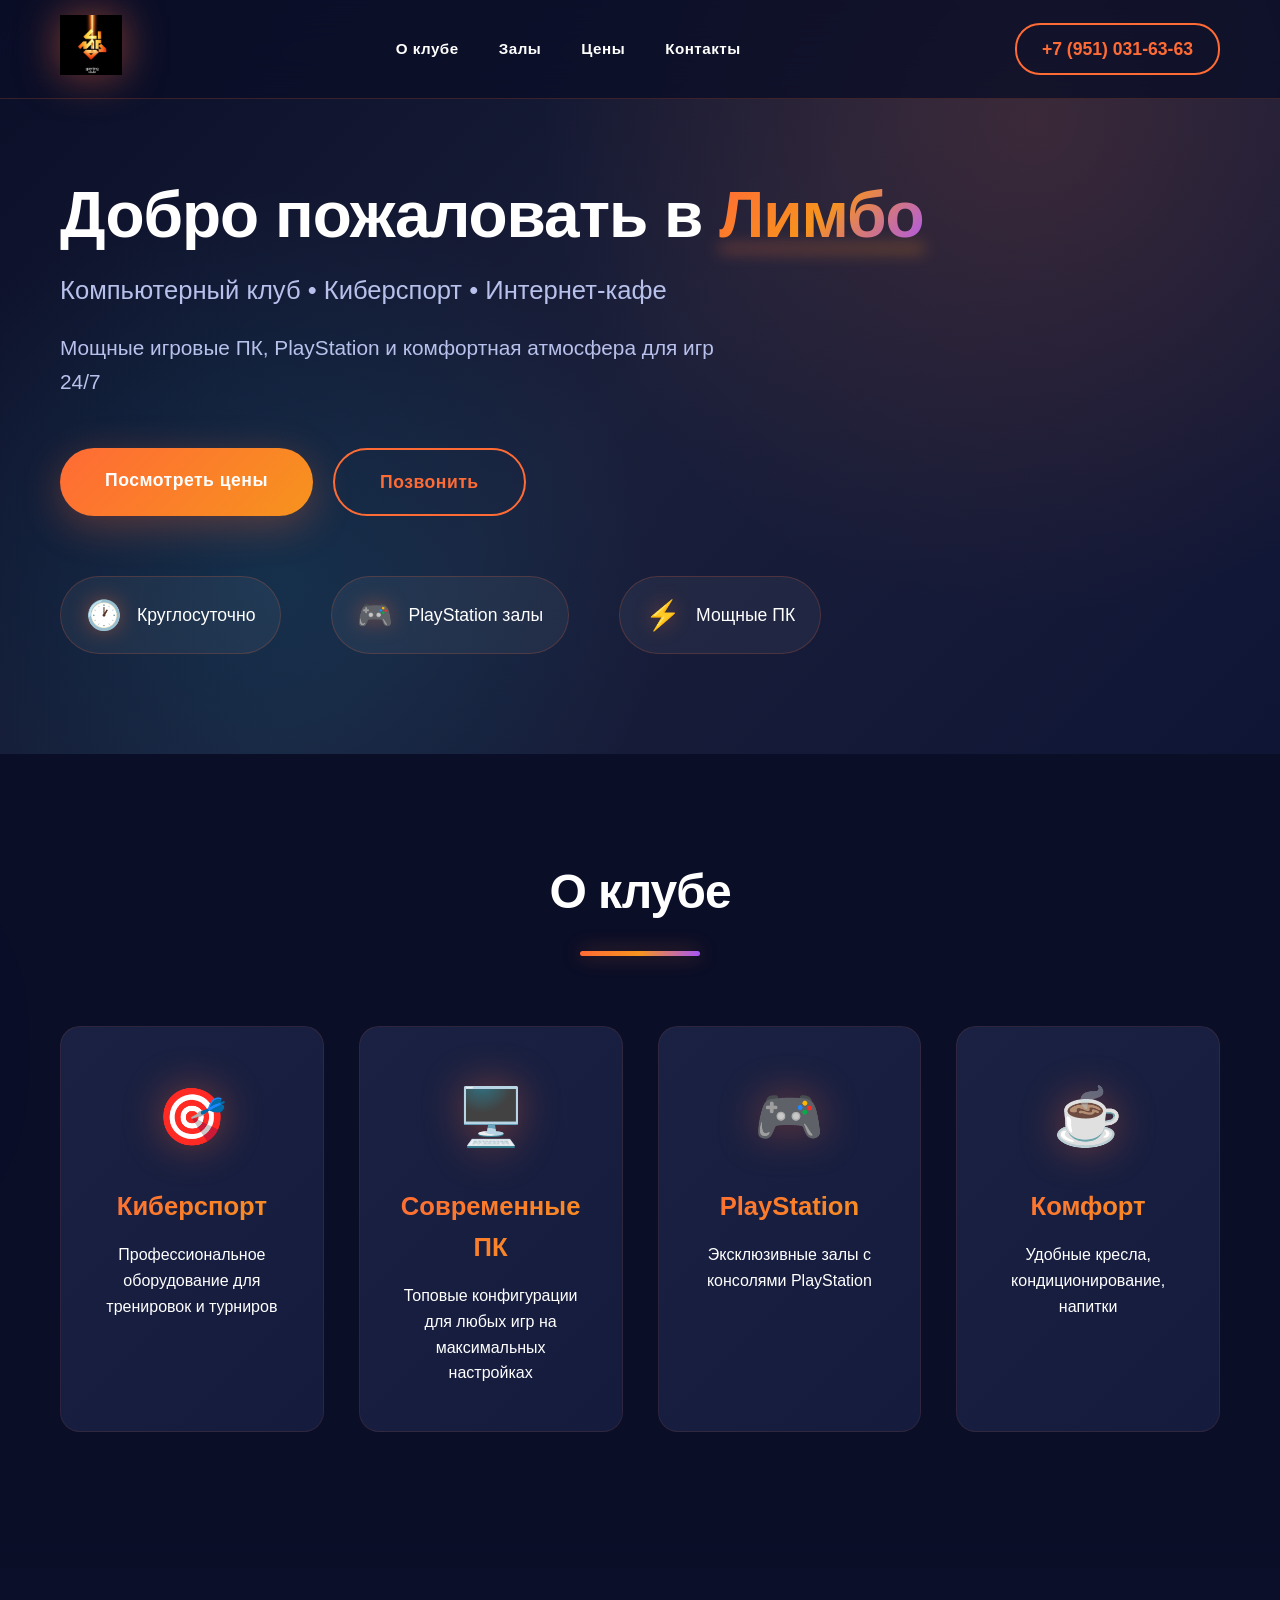
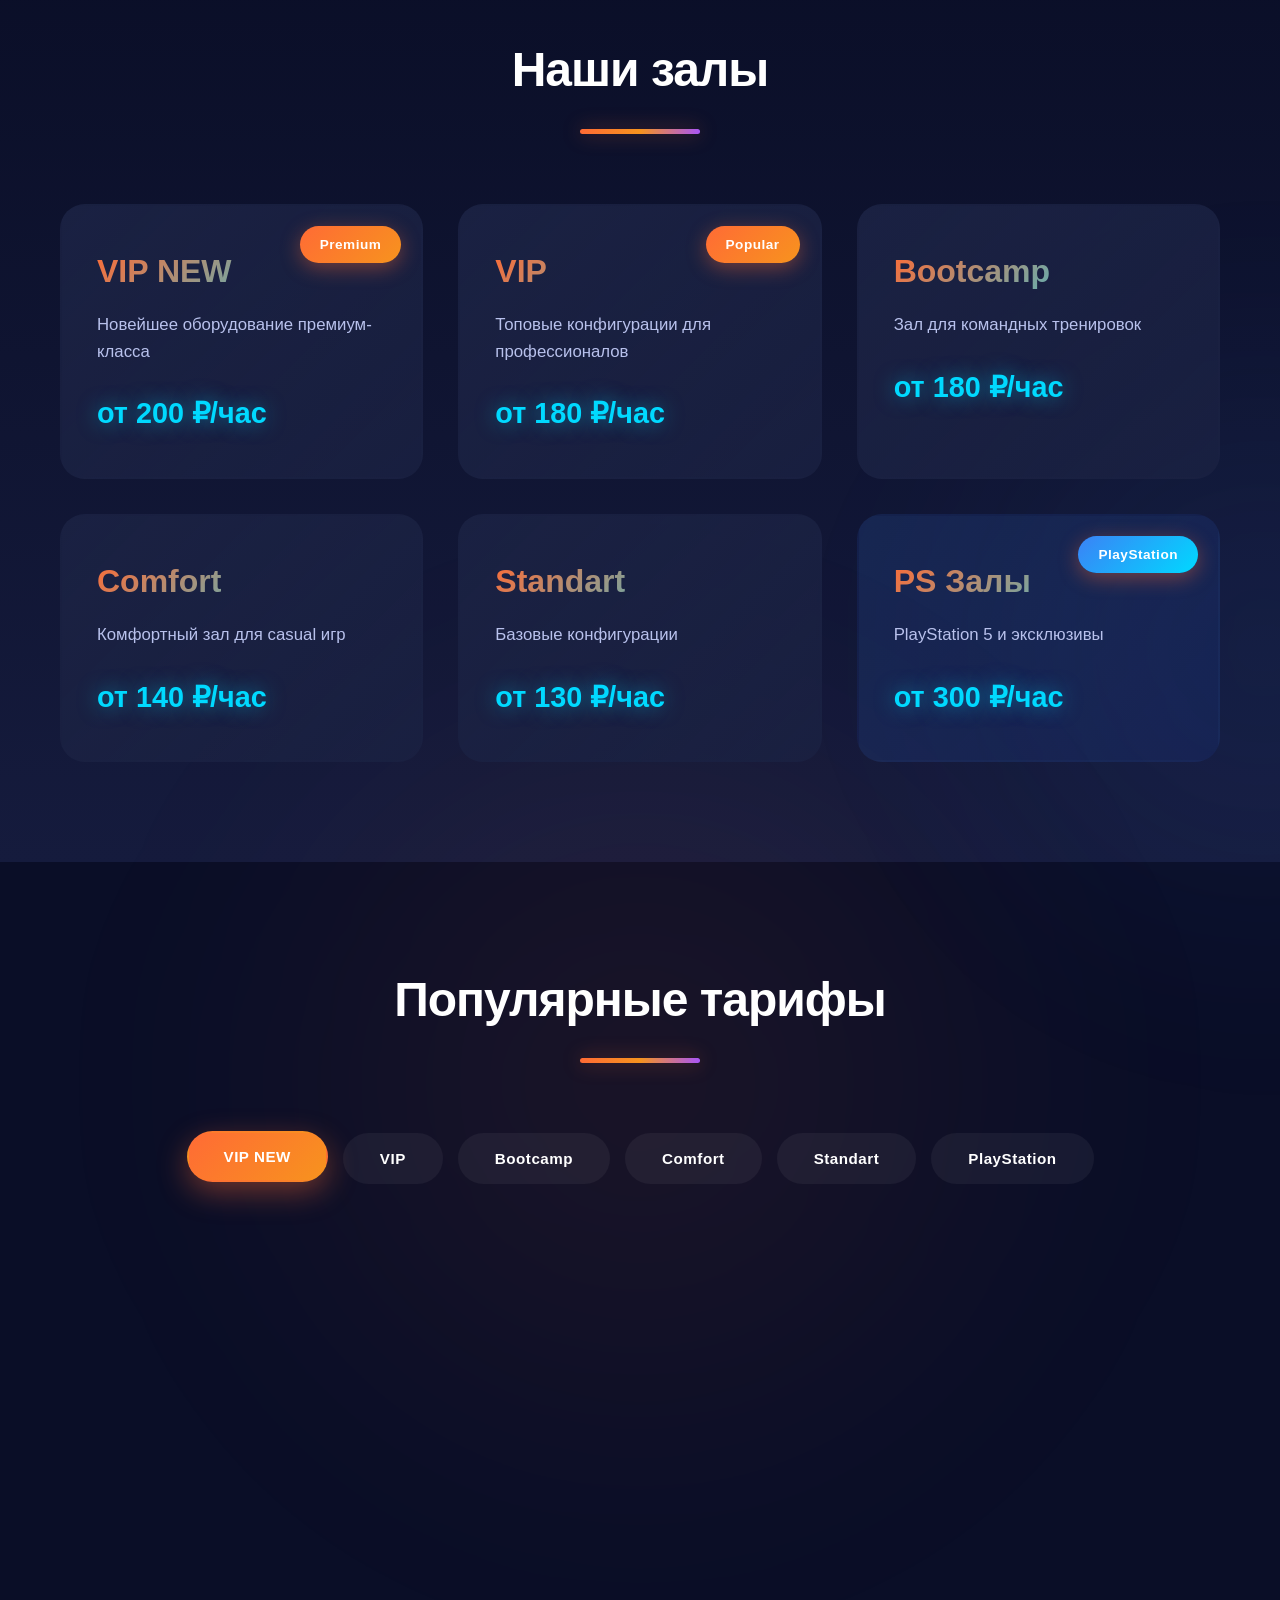
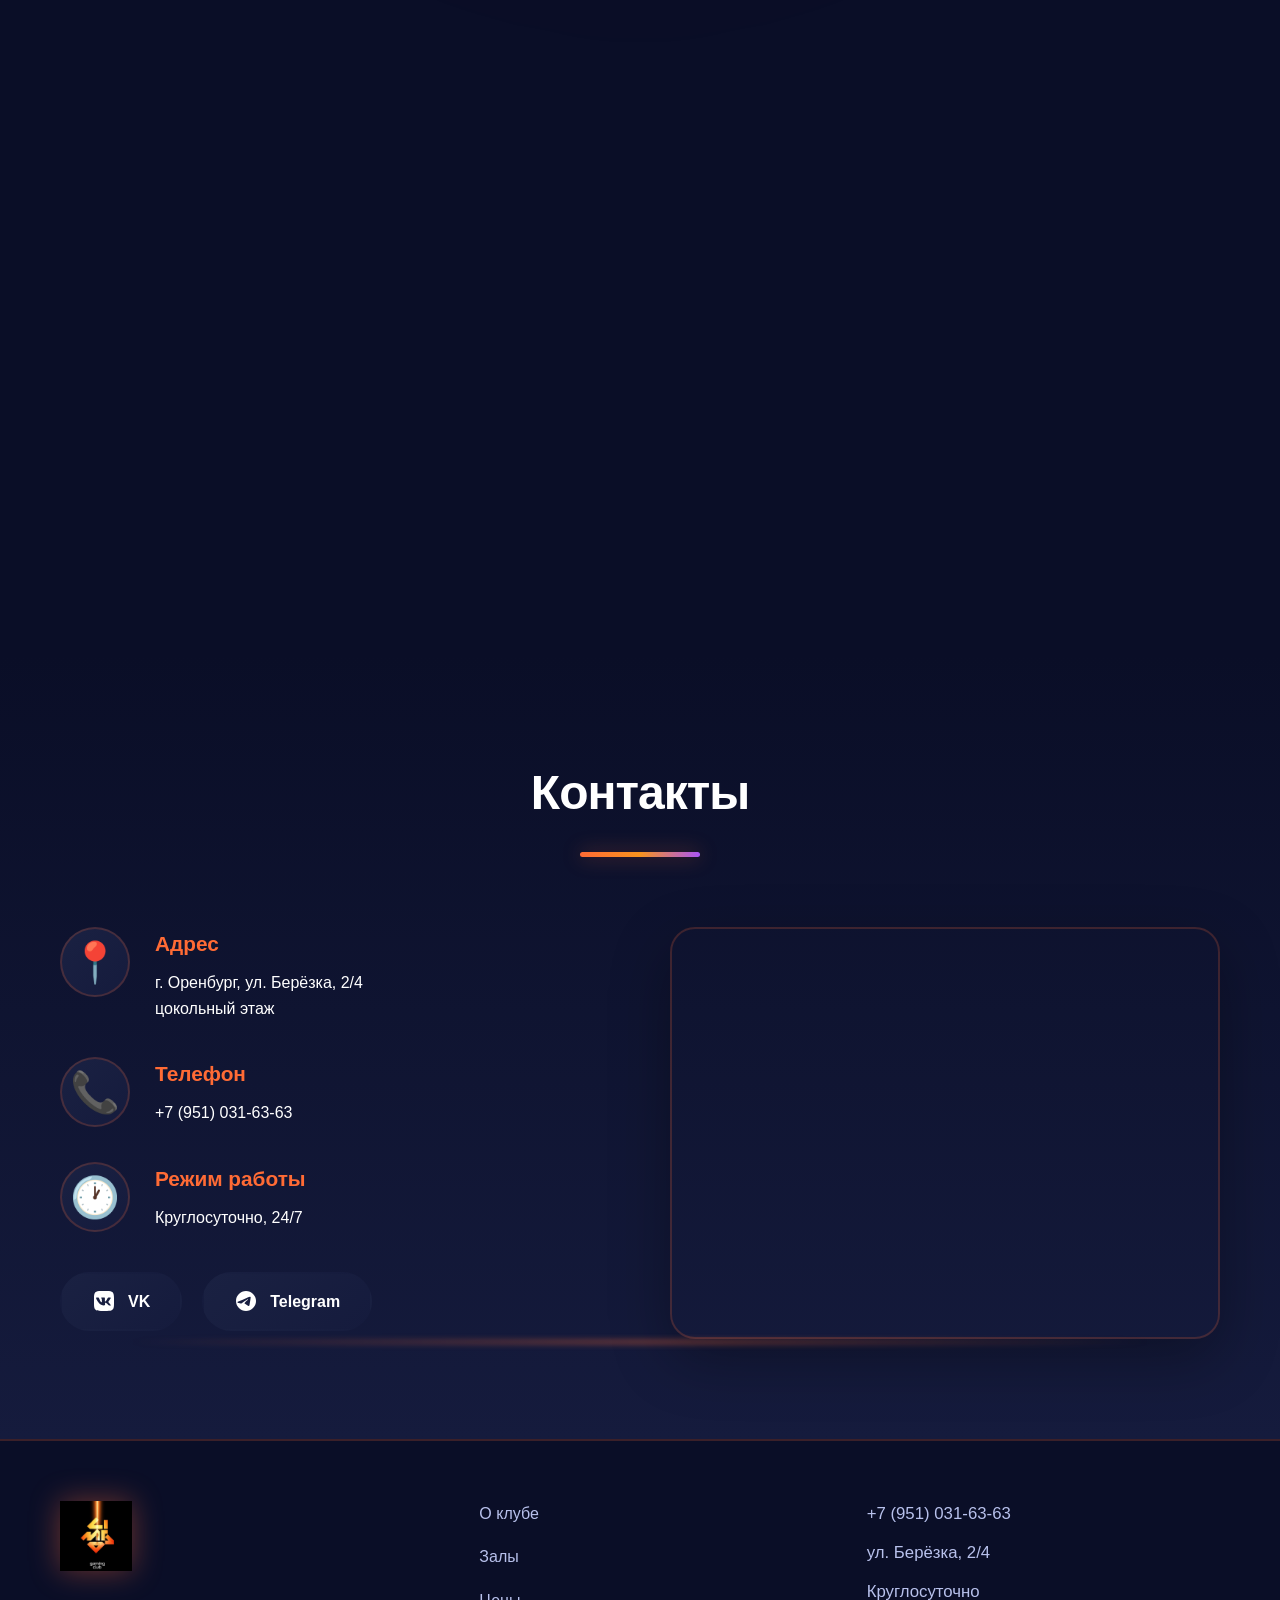
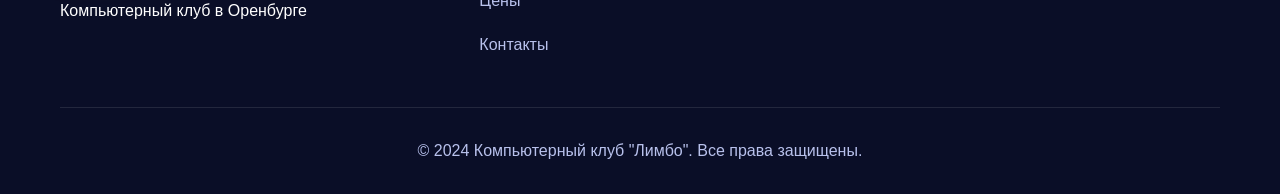
==== index.html @ 034e7f16 "Черновик сайта «Лимбо» для GitHub Pages Co-Authored-By: Claude Opus 5.5 <noreply@anthropic.com>" ====
<!DOCTYPE html>
<html lang="ru">
<head>
    <meta charset="UTF-8">
    <meta name="viewport" content="width=device-width, initial-scale=1.0">
    <meta name="robots" content="noindex">
    <title>Лимбо - Компьютерный клуб в Оренбурге</title>
    <link rel="stylesheet" href="styles.css">
</head>
<body>
    <header class="header">
        <div class="container">
            <div class="header-content">
                <div class="logo">
                    <img src="images/1.png" alt="Лимбо" class="logo-img">
                </div>
                <nav class="nav">
                    <a href="#about">О клубе</a>
                    <a href="#halls">Залы</a>
                    <a href="#prices">Цены</a>
                    <a href="#contacts">Контакты</a>
                </nav>
                <a href="tel:+79510316363" class="header-phone">+7 (951) 031-63-63</a>
            </div>
        </div>
    </header>

    <section class="hero">
        <div class="container">
            <div class="hero-content">
                <h1 class="hero-title">Добро пожаловать в <span class="highlight">Лимбо</span></h1>
                <p class="hero-subtitle">Компьютерный клуб • Киберспорт • Интернет-кафе</p>
                <p class="hero-description">Мощные игровые ПК, PlayStation и комфортная атмосфера для игр 24/7</p>
                <div class="hero-buttons">
                    <a href="#prices" class="btn btn-primary">Посмотреть цены</a>
                    <a href="tel:+79510316363" class="btn btn-secondary">Позвонить</a>
                </div>
                <div class="hero-features">
                    <div class="feature-item">
                        <span class="feature-icon">🕐</span>
                        <span>Круглосуточно</span>
                    </div>
                    <div class="feature-item">
                        <span class="feature-icon">🎮</span>
                        <span>PlayStation залы</span>
                    </div>
                    <div class="feature-item">
                        <span class="feature-icon">⚡</span>
                        <span>Мощные ПК</span>
                    </div>
                </div>
            </div>
        </div>
    </section>

    <section id="about" class="about">
        <div class="container">
            <h2 class="section-title">О клубе</h2>
            <div class="about-grid">
                <div class="about-card">
                    <div class="about-icon">🎯</div>
                    <h3>Киберспорт</h3>
                    <p>Профессиональное оборудование для тренировок и турниров</p>
                </div>
                <div class="about-card">
                    <div class="about-icon">🖥️</div>
                    <h3>Современные ПК</h3>
                    <p>Топовые конфигурации для любых игр на максимальных настройках</p>
                </div>
                <div class="about-card">
                    <div class="about-icon">🎮</div>
                    <h3>PlayStation</h3>
                    <p>Эксклюзивные залы с консолями PlayStation</p>
                </div>
                <div class="about-card">
                    <div class="about-icon">☕</div>
                    <h3>Комфорт</h3>
                    <p>Удобные кресла, кондиционирование, напитки</p>
                </div>
            </div>
        </div>
    </section>

    <section id="halls" class="halls">
        <div class="container">
            <h2 class="section-title">Наши залы</h2>
            <div class="halls-grid">
                <div class="hall-card">
                    <div class="hall-badge">Premium</div>
                    <h3>VIP NEW</h3>
                    <p class="hall-description">Новейшее оборудование премиум-класса</p>
                    <div class="hall-price">от 200 ₽/час</div>
                </div>
                <div class="hall-card">
                    <div class="hall-badge">Popular</div>
                    <h3>VIP</h3>
                    <p class="hall-description">Топовые конфигурации для профессионалов</p>
                    <div class="hall-price">от 180 ₽/час</div>
                </div>
                <div class="hall-card">
                    <h3>Bootcamp</h3>
                    <p class="hall-description">Зал для командных тренировок</p>
                    <div class="hall-price">от 180 ₽/час</div>
                </div>
                <div class="hall-card">
                    <h3>Comfort</h3>
                    <p class="hall-description">Комфортный зал для casual игр</p>
                    <div class="hall-price">от 140 ₽/час</div>
                </div>
                <div class="hall-card">
                    <h3>Standart</h3>
                    <p class="hall-description">Базовые конфигурации</p>
                    <div class="hall-price">от 130 ₽/час</div>
                </div>
                <div class="hall-card hall-card-ps">
                    <div class="hall-badge">PlayStation</div>
                    <h3>PS Залы</h3>
                    <p class="hall-description">PlayStation 5 и эксклюзивы</p>
                    <div class="hall-price">от 300 ₽/час</div>
                </div>
            </div>
        </div>
    </section>

    <section id="prices" class="prices">
        <div class="container">
            <h2 class="section-title">Популярные тарифы</h2>
            <div class="price-tabs">
                <button class="price-tab active" data-hall="vip-new">VIP NEW</button>
                <button class="price-tab" data-hall="vip">VIP</button>
                <button class="price-tab" data-hall="bootcamp">Bootcamp</button>
                <button class="price-tab" data-hall="comfort">Comfort</button>
                <button class="price-tab" data-hall="standart">Standart</button>
                <button class="price-tab" data-hall="ps">PlayStation</button>
            </div>

            <div class="price-content" id="vip-new">
                <div class="price-grid">
                    <div class="price-card">
                        <div class="price-badge">Выгодно</div>
                        <h3>Ночной</h3>
                        <div class="price-value">900 ₽</div>
                        <p class="price-time">22:00 — 08:00</p>
                        <ul class="price-features">
                            <li>10 часов игры</li>
                            <li>Премиум оборудование</li>
                            <li>90 ₽/час</li>
                        </ul>
                    </div>
                    <div class="price-card price-card-featured">
                        <div class="price-badge">Лучшее предложение</div>
                        <h3>Сутки на неделю</h3>
                        <div class="price-value">2700 ₽</div>
                        <p class="price-time">24 часа в течение недели</p>
                        <ul class="price-features">
                            <li>24 часа игры</li>
                            <li>Распределите как удобно</li>
                            <li>112,5 ₽/час</li>
                        </ul>
                    </div>
                    <div class="price-card">
                        <h3>12 часов</h3>
                        <div class="price-value">1600 ₽</div>
                        <p class="price-time">Без ограничений по времени суток</p>
                        <ul class="price-features">
                            <li>12 часов игры</li>
                            <li>Гибкое использование</li>
                            <li>133 ₽/час</li>
                        </ul>
                    </div>
                    <div class="price-card">
                        <h3>5 часов</h3>
                        <div class="price-value">750 ₽</div>
                        <p class="price-time">Популярный пакет</p>
                        <ul class="price-features">
                            <li>5 часов игры</li>
                            <li>150 ₽/час</li>
                        </ul>
                    </div>
                    <div class="price-card">
                        <h3>3 часа</h3>
                        <div class="price-value">500 ₽</div>
                        <ul class="price-features">
                            <li>3 часа игры</li>
                            <li>167 ₽/час</li>
                        </ul>
                    </div>
                    <div class="price-card">
                        <h3>1 час</h3>
                        <div class="price-value">200 ₽</div>
                        <ul class="price-features">
                            <li>Почасовая оплата</li>
                        </ul>
                    </div>
                </div>
            </div>

            <div class="price-content hidden" id="vip">
                <div class="price-grid">
                    <div class="price-card">
                        <div class="price-badge">Выгодно</div>
                        <h3>Ночной</h3>
                        <div class="price-value">800 ₽</div>
                        <p class="price-time">22:00 — 08:00</p>
                    </div>
                    <div class="price-card price-card-featured">
                        <div class="price-badge">Лучшее предложение</div>
                        <h3>Сутки на неделю</h3>
                        <div class="price-value">2500 ₽</div>
                        <p class="price-time">24 часа в течение недели</p>
                    </div>
                    <div class="price-card">
                        <h3>12 часов</h3>
                        <div class="price-value">1400 ₽</div>
                    </div>
                    <div class="price-card">
                        <h3>5 часов</h3>
                        <div class="price-value">650 ₽</div>
                    </div>
                    <div class="price-card">
                        <h3>3 часа</h3>
                        <div class="price-value">450 ₽</div>
                    </div>
                    <div class="price-card">
                        <h3>1 час</h3>
                        <div class="price-value">180 ₽</div>
                    </div>
                </div>
            </div>

            <div class="price-content hidden" id="bootcamp">
                <div class="price-grid">
                    <div class="price-card">
                        <div class="price-badge">Выгодно</div>
                        <h3>Ночной</h3>
                        <div class="price-value">800 ₽</div>
                        <p class="price-time">22:00 — 08:00</p>
                    </div>
                    <div class="price-card price-card-featured">
                        <div class="price-badge">Лучшее предложение</div>
                        <h3>Сутки на неделю</h3>
                        <div class="price-value">2500 ₽</div>
                        <p class="price-time">24 часа в течение недели</p>
                    </div>
                    <div class="price-card">
                        <h3>12 часов</h3>
                        <div class="price-value">1400 ₽</div>
                    </div>
                    <div class="price-card">
                        <h3>5 часов</h3>
                        <div class="price-value">650 ₽</div>
                    </div>
                    <div class="price-card">
                        <h3>3 часа</h3>
                        <div class="price-value">450 ₽</div>
                    </div>
                    <div class="price-card">
                        <h3>1 час</h3>
                        <div class="price-value">180 ₽</div>
                    </div>
                </div>
            </div>

            <div class="price-content hidden" id="comfort">
                <div class="price-grid">
                    <div class="price-card">
                        <div class="price-badge">Выгодно</div>
                        <h3>Ночной</h3>
                        <div class="price-value">600 ₽</div>
                        <p class="price-time">22:00 — 08:00</p>
                    </div>
                    <div class="price-card price-card-featured">
                        <div class="price-badge">Лучшее предложение</div>
                        <h3>Сутки на неделю</h3>
                        <div class="price-value">1800 ₽</div>
                        <p class="price-time">24 часа в течение недели</p>
                    </div>
                    <div class="price-card">
                        <h3>12 часов</h3>
                        <div class="price-value">1050 ₽</div>
                    </div>
                    <div class="price-card">
                        <h3>5 часов</h3>
                        <div class="price-value">520 ₽</div>
                    </div>
                    <div class="price-card">
                        <h3>3 часа</h3>
                        <div class="price-value">350 ₽</div>
                    </div>
                    <div class="price-card">
                        <h3>1 час</h3>
                        <div class="price-value">140 ₽</div>
                    </div>
                </div>
            </div>

            <div class="price-content hidden" id="standart">
                <div class="price-grid">
                    <div class="price-card">
                        <div class="price-badge">Выгодно</div>
                        <h3>Ночной</h3>
                        <div class="price-value">550 ₽</div>
                        <p class="price-time">22:00 — 08:00</p>
                    </div>
                    <div class="price-card price-card-featured">
                        <div class="price-badge">Лучшее предложение</div>
                        <h3>Сутки на неделю</h3>
                        <div class="price-value">1700 ₽</div>
                        <p class="price-time">24 часа в течение недели</p>
                    </div>
                    <div class="price-card">
                        <h3>12 часов</h3>
                        <div class="price-value">1000 ₽</div>
                    </div>
                    <div class="price-card">
                        <h3>5 часов</h3>
                        <div class="price-value">480 ₽</div>
                    </div>
                    <div class="price-card">
                        <h3>3 часа</h3>
                        <div class="price-value">320 ₽</div>
                    </div>
                    <div class="price-card">
                        <h3>1 час</h3>
                        <div class="price-value">130 ₽</div>
                    </div>
                </div>
            </div>

            <div class="price-content hidden" id="ps">
                <div class="price-grid">
                    <div class="price-card">
                        <h3>Зал VIP PS</h3>
                        <div class="price-value">400 ₽/час</div>
                        <p class="price-desc">Премиум PlayStation зал</p>
                        <ul class="price-list">
                            <li>1 час — 400 ₽</li>
                            <li>3 часа — 900 ₽</li>
                            <li>5 часов — 1300 ₽</li>
                            <li>Ночной — 1800 ₽</li>
                        </ul>
                    </div>
                    <div class="price-card">
                        <h3>Зал PS</h3>
                        <div class="price-value">300 ₽/час</div>
                        <p class="price-desc">Стандартный PlayStation зал</p>
                        <ul class="price-list">
                            <li>1 час — 300 ₽</li>
                            <li>3 часа — 650 ₽</li>
                            <li>5 часов — 950 ₽</li>
                            <li>Ночной — 1500 ₽</li>
                        </ul>
                    </div>
                </div>
            </div>
        </div>
    </section>

    <section id="contacts" class="contacts">
        <div class="container">
            <h2 class="section-title">Контакты</h2>
            <div class="contacts-grid">
                <div class="contacts-info">
                    <div class="contact-item">
                        <div class="contact-icon">📍</div>
                        <div>
                            <h3>Адрес</h3>
                            <p>г. Оренбург, ул. Берёзка, 2/4<br>цокольный этаж</p>
                        </div>
                    </div>
                    <div class="contact-item">
                        <div class="contact-icon">📞</div>
                        <div>
                            <h3>Телефон</h3>
                            <p><a href="tel:+79510316363">+7 (951) 031-63-63</a></p>
                        </div>
                    </div>
                    <div class="contact-item">
                        <div class="contact-icon">🕐</div>
                        <div>
                            <h3>Режим работы</h3>
                            <p>Круглосуточно, 24/7</p>
                        </div>
                    </div>
                    <div class="social-links">
                        <a href="https://vk.ru/limbo.club" target="_blank" class="social-btn">
                            <svg width="24" height="24" viewBox="0 0 24 24" fill="currentColor">
                                <path d="M15.07 2H8.93C3.33 2 2 3.33 2 8.93v6.14C2 20.67 3.33 22 8.93 22h6.14c5.6 0 6.93-1.33 6.93-6.93V8.93C22 3.33 20.67 2 15.07 2zm3.81 14.48h-1.75c-.63 0-.82-.5-1.95-1.64-1-.96-1.44-1.09-1.69-1.09-.35 0-.44.09-.44.53v1.5c0 .4-.13.65-1.19.65-1.78 0-3.75-.92-5.13-2.64-2.08-2.48-2.65-4.36-2.65-4.74 0-.25.09-.49.53-.49h1.75c.39 0 .54.18.69.6.75 2.2 2.01 4.13 2.53 4.13.19 0 .29-.09.29-.58v-2.27c-.06-1.06-.62-1.15-.62-1.53 0-.2.17-.39.43-.39h2.75c.33 0 .45.17.45.56v3.06c0 .33.15.45.24.45.19 0 .35-.12.71-.48 1.11-1.25 1.91-3.18 1.91-3.18.1-.23.3-.45.7-.45h1.75c.52 0 .64.27.52.63-.21.88-2.23 3.54-2.23 3.54-.16.26-.22.37 0 .66.16.21.69.68 1.05 1.09.65.75 1.14 1.38 1.27 1.82.14.44-.07.66-.51.66z"/>
                            </svg>
                            VK
                        </a>
                        <a href="https://t.me/Limbo_56" target="_blank" class="social-btn">
                            <svg width="24" height="24" viewBox="0 0 24 24" fill="currentColor">
                                <path d="M12 2C6.48 2 2 6.48 2 12s4.48 10 10 10 10-4.48 10-10S17.52 2 12 2zm4.64 6.8c-.15 1.58-.8 5.42-1.13 7.19-.14.75-.42 1-.68 1.03-.58.05-1.02-.38-1.58-.75-.88-.58-1.38-.94-2.23-1.5-.99-.65-.35-1.01.22-1.59.15-.15 2.71-2.48 2.76-2.69.01-.03.01-.14-.07-.2-.08-.06-.19-.04-.27-.02-.12.02-1.97 1.25-5.56 3.67-.53.36-.98.54-1.36.53-.45-.01-1.31-.25-1.95-.46-.78-.25-1.4-.38-1.35-.81.03-.22.33-.45.91-.69 3.56-1.55 5.93-2.57 7.13-3.07 3.39-1.41 4.1-1.65 4.56-1.66.1 0 .33.02.47.14.12.1.15.24.17.34-.01.08.01.24-.01.37z"/>
                            </svg>
                            Telegram
                        </a>
                    </div>
                </div>
                <div class="contacts-map">
                    <iframe src="https://yandex.ru/map-widget/v1/?um=constructor%3A8e5d5e8c3b8f0e0c9e8f0e0c9e8f0e0c&amp;source=constructor" width="100%" height="400" frameborder="0"></iframe>
                </div>
            </div>
        </div>
    </section>

    <footer class="footer">
        <div class="container">
            <div class="footer-content">
                <div class="footer-logo">
                    <img src="images/1.png" alt="Лимбо" class="footer-logo-img">
                    <p>Компьютерный клуб в Оренбурге</p>
                </div>
                <div class="footer-links">
                    <a href="#about">О клубе</a>
                    <a href="#halls">Залы</a>
                    <a href="#prices">Цены</a>
                    <a href="#contacts">Контакты</a>
                </div>
                <div class="footer-contact">
                    <p>+7 (951) 031-63-63</p>
                    <p>ул. Берёзка, 2/4</p>
                    <p>Круглосуточно</p>
                </div>
            </div>
            <div class="footer-bottom">
                <p>&copy; 2024 Компьютерный клуб "Лимбо". Все права защищены.</p>
            </div>
        </div>
    </footer>

    <script src="script.js"></script>
</body>
</html>
---- styles.css ----
* {
    margin: 0;
    padding: 0;
    box-sizing: border-box;
}

:root {
    --primary: #ff6b35;
    --secondary: #f7931e;
    --dark: #0a0e27;
    --dark-light: #151b3d;
    --dark-card: #1a2142;
    --text: #ffffff;
    --text-dim: #b8c1ec;
    --accent: #00d9ff;
    --glow: rgba(255, 107, 53, 0.4);
    --purple: #a855f7;
    --blue: #3b82f6;
}

html {
    scroll-behavior: smooth;
}

body {
    font-family: 'Inter', -apple-system, BlinkMacSystemFont, 'Segoe UI', Roboto, Oxygen, Ubuntu, Cantarell, sans-serif;
    background: var(--dark);
    color: var(--text);
    line-height: 1.6;
    overflow-x: hidden;
}

.container {
    max-width: 1200px;
    margin: 0 auto;
    padding: 0 20px;
}

/* Header */
.header {
    position: fixed;
    top: 0;
    left: 0;
    right: 0;
    background: rgba(10, 14, 39, 0.8);
    backdrop-filter: blur(20px);
    z-index: 100;
    border-bottom: 1px solid rgba(255, 107, 53, 0.2);
    transition: all 0.3s ease;
}

.header-content {
    display: flex;
    align-items: center;
    justify-content: space-between;
    padding: 15px 0;
}

.logo-img {
    height: 60px;
    width: auto;
    filter: drop-shadow(0 0 20px rgba(255, 107, 53, 0.5));
    transition: transform 0.3s ease;
}

.logo-img:hover {
    transform: scale(1.05);
}

.nav {
    display: flex;
    gap: 40px;
}

.nav a {
    color: var(--text);
    text-decoration: none;
    font-weight: 600;
    font-size: 0.95rem;
    position: relative;
    transition: color 0.3s;
    letter-spacing: 0.5px;
}

.nav a::after {
    content: '';
    position: absolute;
    bottom: -5px;
    left: 0;
    width: 0;
    height: 2px;
    background: linear-gradient(90deg, var(--primary), var(--secondary));
    transition: width 0.3s ease;
}

.nav a:hover {
    color: var(--primary);
}

.nav a:hover::after {
    width: 100%;
}

.header-phone {
    color: var(--primary);
    text-decoration: none;
    font-weight: 700;
    font-size: 1.1rem;
    padding: 10px 25px;
    border: 2px solid var(--primary);
    border-radius: 25px;
    transition: all 0.3s;
    position: relative;
    overflow: hidden;
}

.header-phone::before {
    content: '';
    position: absolute;
    top: 0;
    left: -100%;
    width: 100%;
    height: 100%;
    background: linear-gradient(90deg, transparent, rgba(255, 107, 53, 0.3), transparent);
    transition: left 0.5s;
}

.header-phone:hover::before {
    left: 100%;
}

.header-phone:hover {
    background: var(--primary);
    color: white;
    box-shadow: 0 0 30px rgba(255, 107, 53, 0.5);
}

/* Hero */
.hero {
    padding: 180px 0 100px;
    background: linear-gradient(135deg, #0a0e27 0%, #1a1f3a 50%, #0f1535 100%);
    position: relative;
    overflow: hidden;
}

.hero::before {
    content: '';
    position: absolute;
    top: -50%;
    right: -20%;
    width: 1000px;
    height: 1000px;
    background: radial-gradient(circle, rgba(255, 107, 53, 0.15) 0%, transparent 70%);
    animation: pulse 10s ease-in-out infinite;
}

.hero::after {
    content: '';
    position: absolute;
    bottom: -30%;
    left: -10%;
    width: 800px;
    height: 800px;
    background: radial-gradient(circle, rgba(0, 217, 255, 0.1) 0%, transparent 70%);
    animation: pulse 8s ease-in-out infinite reverse;
}

@keyframes pulse {
    0%, 100% {
        transform: scale(1) rotate(0deg);
        opacity: 0.4;
    }
    50% {
        transform: scale(1.2) rotate(10deg);
        opacity: 0.7;
    }
}

.hero-content {
    position: relative;
    z-index: 1;
}

.hero-title {
    font-size: 4rem;
    font-weight: 900;
    margin-bottom: 20px;
    line-height: 1.1;
    letter-spacing: -1px;
}

.highlight {
    background: linear-gradient(135deg, var(--primary) 0%, var(--secondary) 50%, var(--purple) 100%);
    -webkit-background-clip: text;
    -webkit-text-fill-color: transparent;
    background-clip: text;
    position: relative;
    display: inline-block;
}

.highlight::after {
    content: '';
    position: absolute;
    bottom: 0;
    left: 0;
    width: 100%;
    height: 3px;
    background: linear-gradient(90deg, var(--primary), var(--secondary));
    filter: blur(8px);
}

.hero-subtitle {
    font-size: 1.6rem;
    color: var(--text-dim);
    margin-bottom: 20px;
    font-weight: 300;
}

.hero-description {
    font-size: 1.3rem;
    margin-bottom: 50px;
    max-width: 700px;
    color: var(--text-dim);
}

.hero-buttons {
    display: flex;
    gap: 20px;
    margin-bottom: 60px;
}

.btn {
    padding: 18px 45px;
    border-radius: 50px;
    text-decoration: none;
    font-weight: 700;
    font-size: 1.1rem;
    transition: all 0.4s;
    display: inline-block;
    position: relative;
    overflow: hidden;
    letter-spacing: 0.5px;
}

.btn::before {
    content: '';
    position: absolute;
    top: 50%;
    left: 50%;
    width: 0;
    height: 0;
    border-radius: 50%;
    background: rgba(255, 255, 255, 0.2);
    transform: translate(-50%, -50%);
    transition: width 0.6s, height 0.6s;
}

.btn:hover::before {
    width: 400px;
    height: 400px;
}

.btn-primary {
    background: linear-gradient(135deg, var(--primary) 0%, var(--secondary) 100%);
    color: white;
    box-shadow: 0 10px 40px rgba(255, 107, 53, 0.3);
}

.btn-primary:hover {
    transform: translateY(-3px);
    box-shadow: 0 15px 50px rgba(255, 107, 53, 0.5);
}

.btn-secondary {
    background: transparent;
    border: 2px solid var(--primary);
    color: var(--primary);
}

.btn-secondary:hover {
    background: var(--primary);
    color: white;
    border-color: var(--primary);
    box-shadow: 0 10px 40px rgba(255, 107, 53, 0.3);
}

.hero-features {
    display: flex;
    gap: 50px;
}

.feature-item {
    display: flex;
    align-items: center;
    gap: 15px;
    font-size: 1.1rem;
    padding: 15px 25px;
    background: rgba(255, 255, 255, 0.05);
    border-radius: 50px;
    border: 1px solid rgba(255, 107, 53, 0.2);
    transition: all 0.3s;
}

.feature-item:hover {
    background: rgba(255, 107, 53, 0.1);
    border-color: var(--primary);
    transform: translateY(-3px);
}

.feature-icon {
    font-size: 1.8rem;
    filter: drop-shadow(0 0 10px var(--glow));
}

/* Section Title */
.section-title {
    font-size: 3rem;
    text-align: center;
    margin-bottom: 70px;
    position: relative;
    padding-bottom: 25px;
    font-weight: 800;
    letter-spacing: -1px;
}

.section-title::after {
    content: '';
    position: absolute;
    bottom: 0;
    left: 50%;
    transform: translateX(-50%);
    width: 120px;
    height: 5px;
    background: linear-gradient(90deg, var(--primary), var(--secondary), var(--purple));
    border-radius: 10px;
    box-shadow: 0 0 20px var(--glow);
}

/* About */
.about {
    padding: 100px 0;
    position: relative;
}

.about::before {
    content: '';
    position: absolute;
    top: 0;
    left: -50%;
    width: 600px;
    height: 600px;
    background: radial-gradient(circle, rgba(168, 85, 247, 0.1) 0%, transparent 70%);
    filter: blur(80px);
}

.about-grid {
    display: grid;
    grid-template-columns: repeat(auto-fit, minmax(260px, 1fr));
    gap: 35px;
}

.about-card {
    background: linear-gradient(135deg, var(--dark-card) 0%, var(--dark-light) 100%);
    padding: 45px 35px;
    border-radius: 20px;
    text-align: center;
    transition: all 0.4s;
    border: 1px solid rgba(255, 107, 53, 0.1);
    position: relative;
    overflow: hidden;
}

.about-card::before {
    content: '';
    position: absolute;
    top: 0;
    left: -100%;
    width: 100%;
    height: 100%;
    background: linear-gradient(90deg, transparent, rgba(255, 107, 53, 0.1), transparent);
    transition: left 0.6s;
}

.about-card:hover::before {
    left: 100%;
}

.about-card:hover {
    transform: translateY(-10px);
    border-color: var(--primary);
    box-shadow: 0 20px 50px rgba(255, 107, 53, 0.3);
}

.about-icon {
    font-size: 3.5rem;
    margin-bottom: 25px;
    filter: drop-shadow(0 0 20px var(--glow));
}

.about-card h3 {
    font-size: 1.6rem;
    margin-bottom: 15px;
    background: linear-gradient(135deg, var(--primary), var(--secondary));
    -webkit-background-clip: text;
    -webkit-text-fill-color: transparent;
    background-clip: text;
}

/* Halls */
.halls {
    padding: 100px 0;
    background: linear-gradient(180deg, var(--dark) 0%, var(--dark-light) 100%);
    position: relative;
}

.halls::after {
    content: '';
    position: absolute;
    bottom: -20%;
    right: -30%;
    width: 800px;
    height: 800px;
    background: radial-gradient(circle, rgba(59, 130, 246, 0.08) 0%, transparent 70%);
    filter: blur(80px);
}

.halls-grid {
    display: grid;
    grid-template-columns: repeat(auto-fit, minmax(300px, 1fr));
    gap: 35px;
    position: relative;
    z-index: 1;
}

.hall-card {
    background: linear-gradient(135deg, var(--dark-card) 0%, rgba(26, 33, 66, 0.8) 100%);
    padding: 40px 35px;
    border-radius: 25px;
    position: relative;
    border: 2px solid transparent;
    transition: all 0.4s;
    overflow: hidden;
}

.hall-card::before {
    content: '';
    position: absolute;
    inset: 0;
    border-radius: 25px;
    padding: 2px;
    background: linear-gradient(135deg, var(--primary), var(--secondary), var(--purple));
    -webkit-mask: linear-gradient(#fff 0 0) content-box, linear-gradient(#fff 0 0);
    -webkit-mask-composite: xor;
    mask-composite: exclude;
    opacity: 0;
    transition: opacity 0.4s;
}

.hall-card:hover::before {
    opacity: 1;
}

.hall-card:hover {
    transform: translateY(-10px) scale(1.02);
    box-shadow: 0 25px 60px rgba(255, 107, 53, 0.4);
}

.hall-badge {
    position: absolute;
    top: 20px;
    right: 20px;
    background: linear-gradient(135deg, var(--primary), var(--secondary));
    padding: 8px 20px;
    border-radius: 25px;
    font-size: 0.85rem;
    font-weight: 700;
    letter-spacing: 0.5px;
    box-shadow: 0 5px 20px rgba(255, 107, 53, 0.4);
}

.hall-card h3 {
    font-size: 2rem;
    margin-bottom: 15px;
    background: linear-gradient(135deg, var(--primary), var(--accent));
    -webkit-background-clip: text;
    -webkit-text-fill-color: transparent;
    background-clip: text;
    font-weight: 800;
}

.hall-description {
    color: var(--text-dim);
    margin-bottom: 25px;
    font-size: 1.05rem;
}

.hall-price {
    font-size: 1.8rem;
    font-weight: 800;
    color: var(--accent);
    text-shadow: 0 0 20px rgba(0, 217, 255, 0.5);
}

.hall-card-ps {
    background: linear-gradient(135deg, rgba(59, 130, 246, 0.15), rgba(29, 78, 216, 0.1));
}

.hall-card-ps .hall-badge {
    background: linear-gradient(135deg, var(--blue), var(--accent));
}

/* Prices */
.prices {
    padding: 100px 0;
    position: relative;
}

.prices::before {
    content: '';
    position: absolute;
    top: -20%;
    left: 50%;
    transform: translateX(-50%);
    width: 1000px;
    height: 1000px;
    background: radial-gradient(circle, rgba(255, 107, 53, 0.08) 0%, transparent 70%);
    filter: blur(100px);
}

.price-tabs {
    display: flex;
    justify-content: center;
    flex-wrap: wrap;
    gap: 15px;
    margin-bottom: 60px;
    position: relative;
    z-index: 1;
}

.price-tab {
    padding: 15px 35px;
    background: rgba(255, 255, 255, 0.05);
    border: 2px solid transparent;
    border-radius: 50px;
    color: var(--text);
    font-weight: 700;
    cursor: pointer;
    transition: all 0.4s;
    font-size: 0.95rem;
    letter-spacing: 0.5px;
}

.price-tab:hover {
    border-color: var(--primary);
    background: rgba(255, 107, 53, 0.1);
    transform: translateY(-2px);
}

.price-tab.active {
    background: linear-gradient(135deg, var(--primary), var(--secondary));
    color: white;
    box-shadow: 0 10px 30px rgba(255, 107, 53, 0.4);
    transform: translateY(-2px);
}

.price-content {
    display: block;
}

.price-content.hidden {
    display: none;
}

.price-grid {
    display: grid;
    grid-template-columns: repeat(auto-fit, minmax(300px, 1fr));
    gap: 35px;
}

.price-card {
    background: linear-gradient(135deg, var(--dark-card) 0%, var(--dark-light) 100%);
    padding: 40px 30px;
    border-radius: 25px;
    border: 2px solid rgba(255, 255, 255, 0.05);
    transition: all 0.4s;
    position: relative;
    overflow: hidden;
}

.price-card::after {
    content: '';
    position: absolute;
    top: -50%;
    right: -50%;
    width: 200%;
    height: 200%;
    background: radial-gradient(circle, rgba(255, 107, 53, 0.1) 0%, transparent 70%);
    opacity: 0;
    transition: opacity 0.4s;
}

.price-card:hover::after {
    opacity: 1;
}

.price-card:hover {
    border-color: var(--primary);
    transform: translateY(-10px);
    box-shadow: 0 20px 50px rgba(255, 107, 53, 0.3);
}

.price-card-featured {
    border-color: var(--primary);
    background: linear-gradient(135deg, rgba(255, 107, 53, 0.1), rgba(247, 147, 30, 0.08));
    box-shadow: 0 10px 40px rgba(255, 107, 53, 0.2);
}

.price-badge {
    background: linear-gradient(135deg, var(--primary), var(--secondary));
    color: white;
    padding: 8px 20px;
    border-radius: 25px;
    font-size: 0.85rem;
    font-weight: 700;
    display: inline-block;
    margin-bottom: 20px;
    letter-spacing: 0.5px;
    box-shadow: 0 5px 15px rgba(255, 107, 53, 0.4);
}

.price-card h3 {
    font-size: 1.7rem;
    margin-bottom: 20px;
    font-weight: 700;
}

.price-value {
    font-size: 3rem;
    font-weight: 900;
    background: linear-gradient(135deg, var(--primary), var(--secondary));
    -webkit-background-clip: text;
    -webkit-text-fill-color: transparent;
    background-clip: text;
    margin-bottom: 10px;
    letter-spacing: -1px;
}

.price-time {
    color: var(--text-dim);
    margin-bottom: 25px;
    font-size: 0.95rem;
}

.price-features {
    list-style: none;
}

.price-features li {
    padding: 12px 0;
    border-bottom: 1px solid rgba(255, 255, 255, 0.08);
    position: relative;
    padding-left: 25px;
}

.price-features li::before {
    content: '✓';
    position: absolute;
    left: 0;
    color: var(--primary);
    font-weight: bold;
}

.price-features li:last-child {
    border-bottom: none;
}

.price-desc {
    color: var(--text-dim);
    margin-bottom: 20px;
    font-size: 1.05rem;
}

.price-list {
    list-style: none;
}

.price-list li {
    padding: 12px 0;
    border-bottom: 1px solid rgba(255, 255, 255, 0.08);
    display: flex;
    justify-content: space-between;
}

/* Contacts */
.contacts {
    padding: 100px 0;
    background: linear-gradient(180deg, var(--dark) 0%, var(--dark-light) 100%);
}

.contacts-grid {
    display: grid;
    grid-template-columns: 1fr 1fr;
    gap: 60px;
}

.contact-item {
    display: flex;
    gap: 25px;
    margin-bottom: 35px;
    transition: transform 0.3s;
}

.contact-item:hover {
    transform: translateX(10px);
}

.contact-icon {
    font-size: 2.5rem;
    width: 70px;
    height: 70px;
    display: flex;
    align-items: center;
    justify-content: center;
    background: linear-gradient(135deg, var(--dark-card), var(--dark-light));
    border-radius: 50%;
    flex-shrink: 0;
    border: 2px solid rgba(255, 107, 53, 0.2);
    transition: all 0.3s;
}

.contact-item:hover .contact-icon {
    border-color: var(--primary);
    box-shadow: 0 0 30px rgba(255, 107, 53, 0.4);
}

.contact-item h3 {
    margin-bottom: 10px;
    color: var(--primary);
    font-size: 1.3rem;
}

.contact-item a {
    color: var(--text);
    text-decoration: none;
    transition: color 0.3s;
}

.contact-item a:hover {
    color: var(--primary);
}

.social-links {
    display: flex;
    gap: 20px;
    margin-top: 40px;
}

.social-btn {
    display: flex;
    align-items: center;
    gap: 12px;
    padding: 15px 30px;
    background: linear-gradient(135deg, var(--dark-card), var(--dark-light));
    border-radius: 50px;
    color: var(--text);
    text-decoration: none;
    font-weight: 700;
    transition: all 0.4s;
    border: 2px solid transparent;
}

.social-btn:hover {
    background: linear-gradient(135deg, var(--primary), var(--secondary));
    color: white;
    transform: translateY(-3px);
    box-shadow: 0 10px 30px rgba(255, 107, 53, 0.4);
}

.contacts-map {
    border-radius: 25px;
    overflow: hidden;
    box-shadow: 0 20px 60px rgba(0, 0, 0, 0.3);
    border: 2px solid rgba(255, 107, 53, 0.2);
}

/* Footer */
.footer {
    padding: 60px 0 30px;
    background: var(--dark);
    border-top: 2px solid rgba(255, 107, 53, 0.2);
    position: relative;
}

.footer::before {
    content: '';
    position: absolute;
    top: -100px;
    left: 50%;
    transform: translateX(-50%);
    width: 80%;
    height: 2px;
    background: linear-gradient(90deg, transparent, var(--primary), transparent);
    filter: blur(3px);
}

.footer-content {
    display: grid;
    grid-template-columns: repeat(auto-fit, minmax(250px, 1fr));
    gap: 50px;
    margin-bottom: 50px;
}

.footer-logo-img {
    height: 70px;
    margin-bottom: 20px;
    filter: drop-shadow(0 0 15px rgba(255, 107, 53, 0.4));
}

.footer-links {
    display: flex;
    flex-direction: column;
    gap: 18px;
}

.footer-links a {
    color: var(--text-dim);
    text-decoration: none;
    transition: all 0.3s;
    position: relative;
    width: fit-content;
}

.footer-links a::before {
    content: '→';
    opacity: 0;
    margin-right: 0;
    transition: all 0.3s;
}

.footer-links a:hover::before {
    opacity: 1;
    margin-right: 10px;
}

.footer-links a:hover {
    color: var(--primary);
    transform: translateX(5px);
}

.footer-contact p {
    color: var(--text-dim);
    margin-bottom: 12px;
    font-size: 1.05rem;
}

.footer-bottom {
    text-align: center;
    padding-top: 30px;
    border-top: 1px solid rgba(255, 255, 255, 0.1);
    color: var(--text-dim);
}

/* Responsive */
@media (max-width: 968px) {
    .hero-title {
        font-size: 3rem;
    }

    .section-title {
        font-size: 2.5rem;
    }
}

@media (max-width: 768px) {
    .hero-title {
        font-size: 2.5rem;
    }

    .hero-subtitle {
        font-size: 1.3rem;
    }

    .hero-buttons {
        flex-direction: column;
    }

    .hero-features {
        flex-direction: column;
        gap: 15px;
    }

    .nav {
        display: none;
    }

    .contacts-grid {
        grid-template-columns: 1fr;
    }

    .price-tabs {
        flex-direction: column;
    }

    .section-title {
        font-size: 2rem;
    }

    .header-phone {
        font-size: 0.9rem;
        padding: 8px 15px;
    }
}

/* Scrollbar */
::-webkit-scrollbar {
    width: 12px;
}

::-webkit-scrollbar-track {
    background: var(--dark);
}

::-webkit-scrollbar-thumb {
    background: linear-gradient(180deg, var(--primary), var(--secondary));
    border-radius: 10px;
}

::-webkit-scrollbar-thumb:hover {
    background: linear-gradient(180deg, var(--secondary), var(--primary));
}
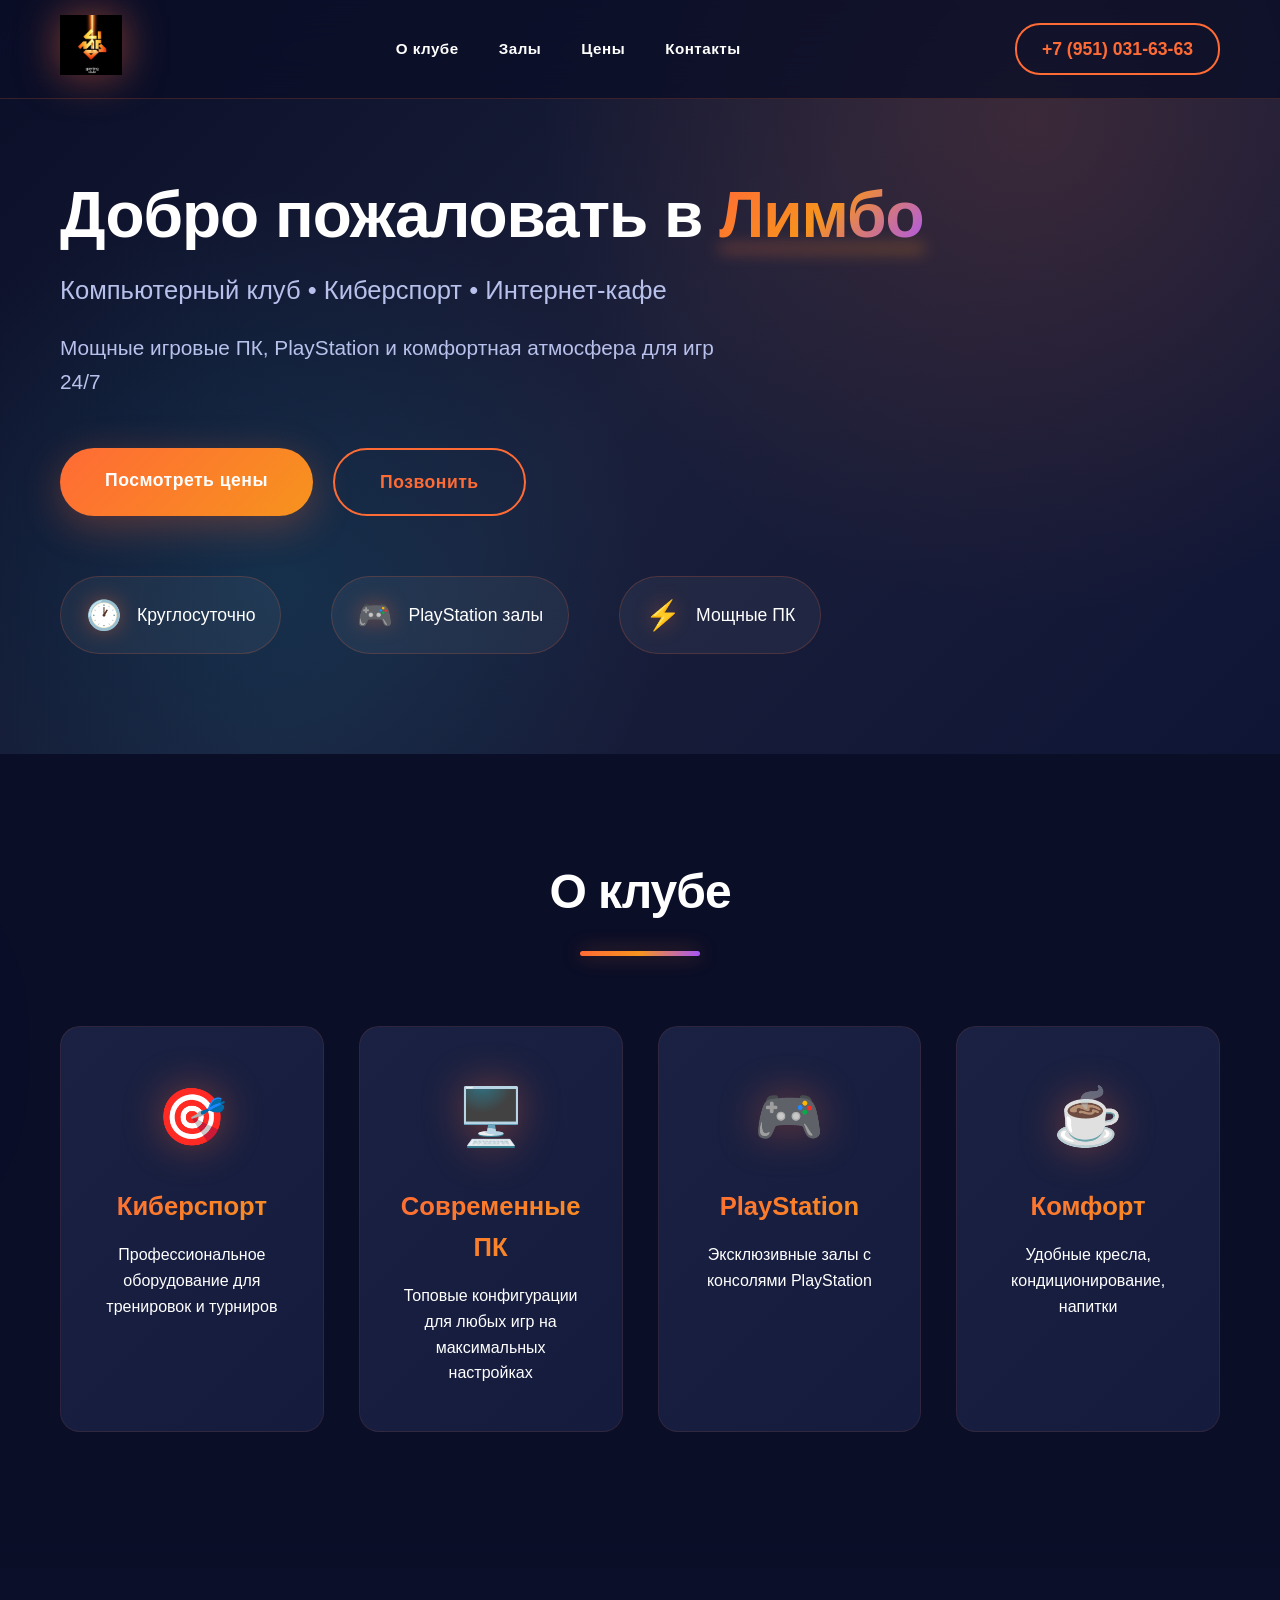
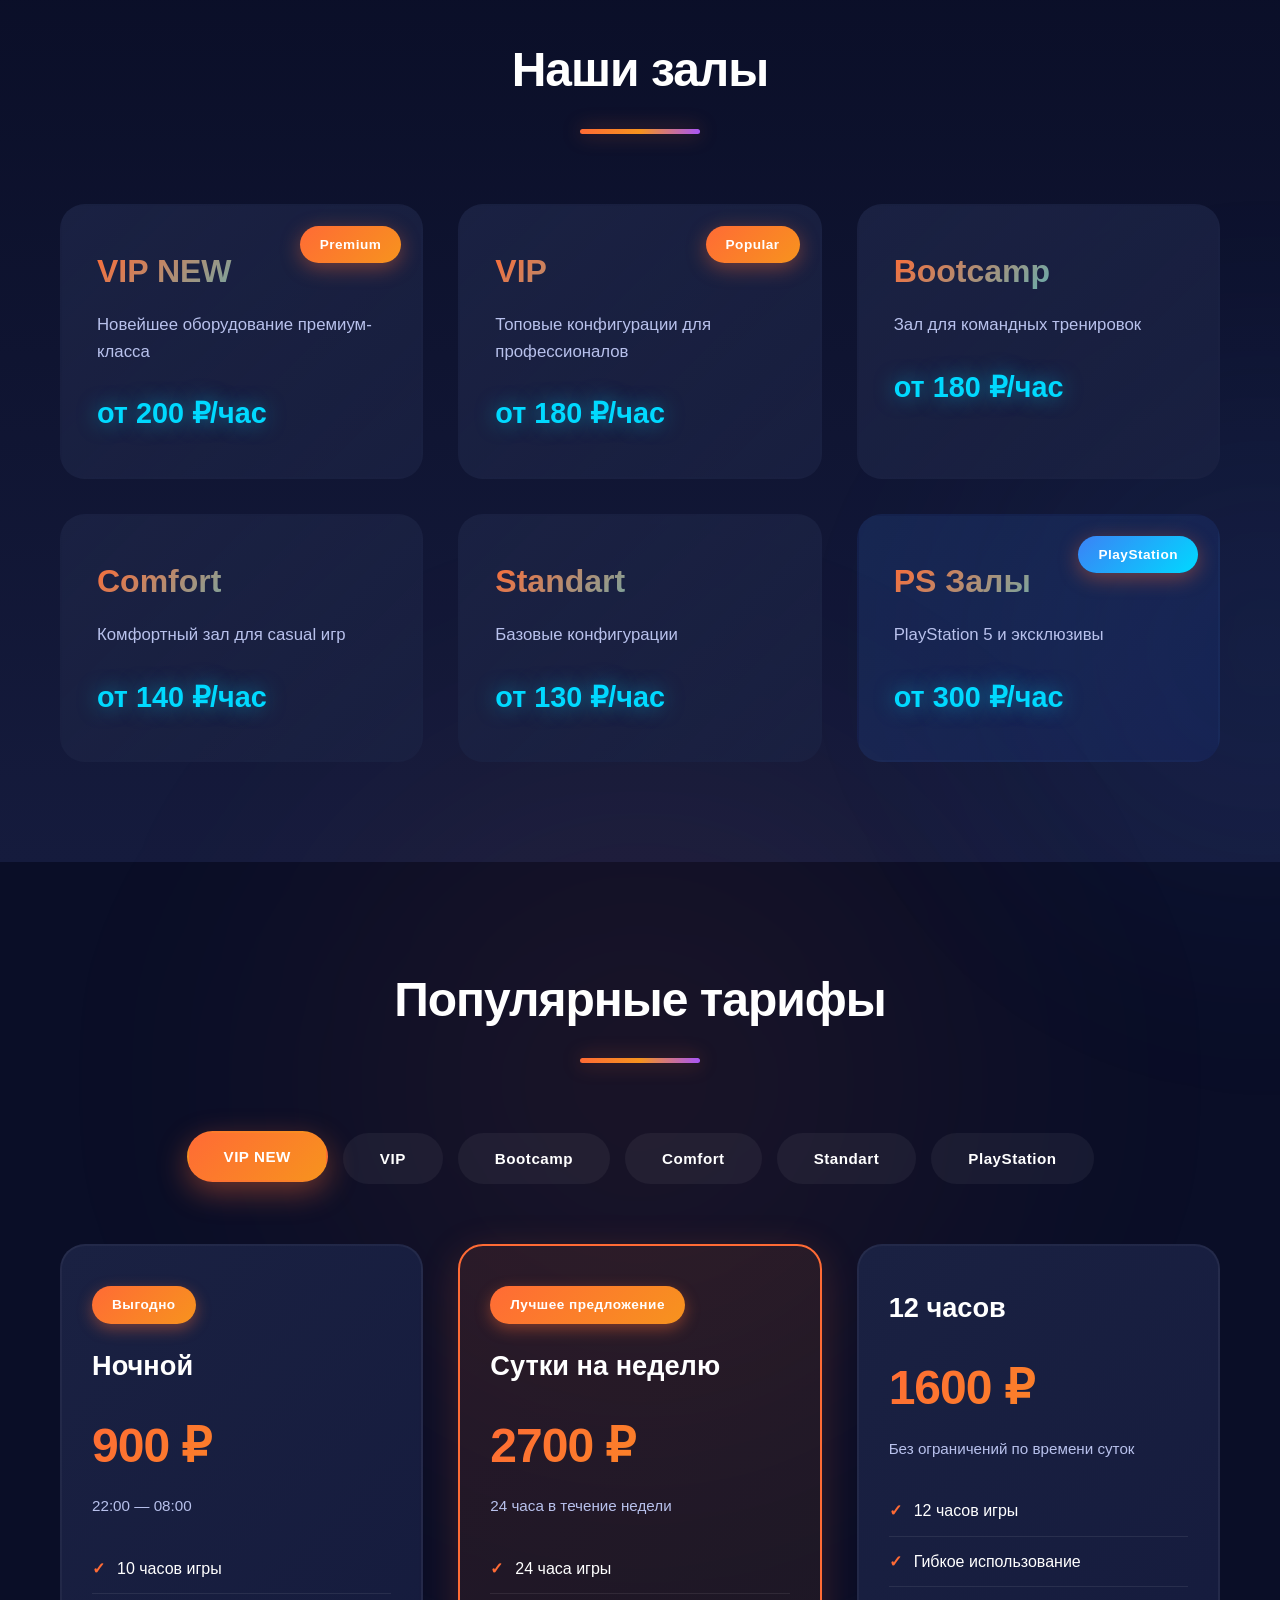
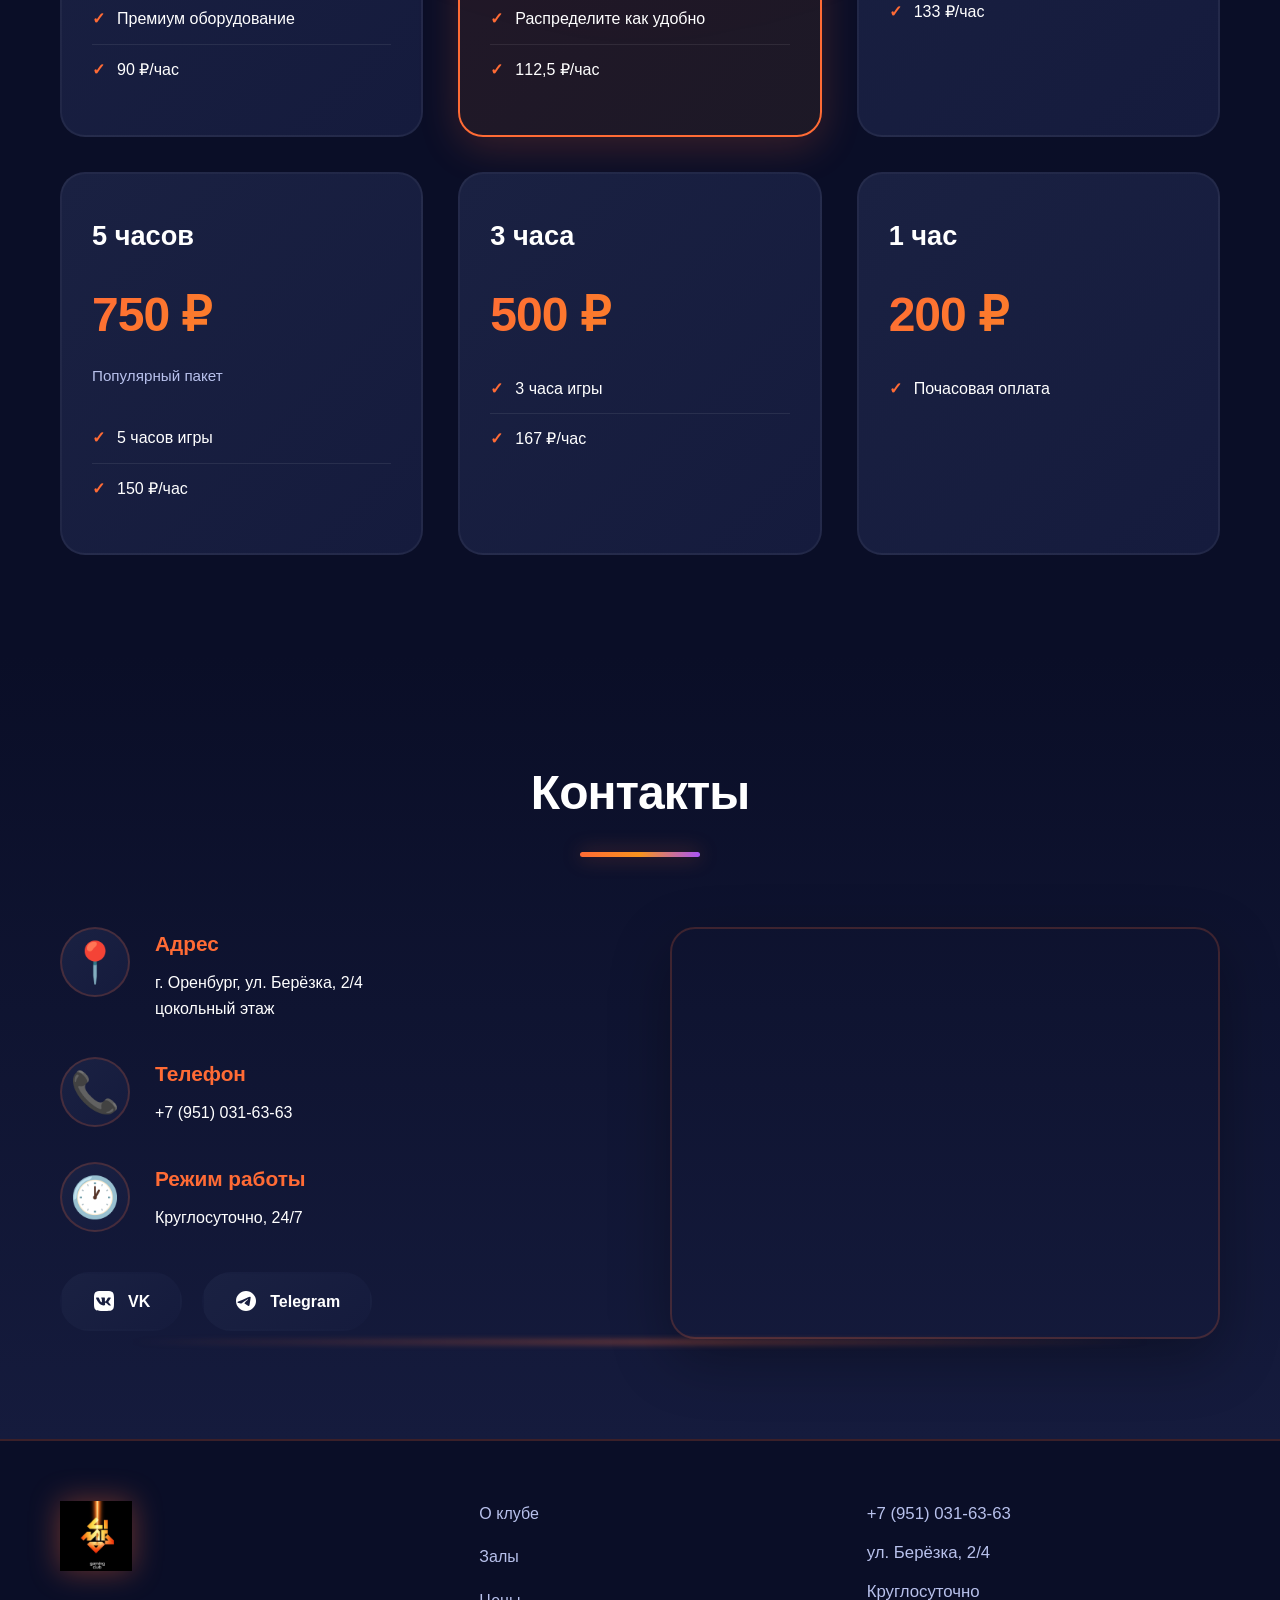
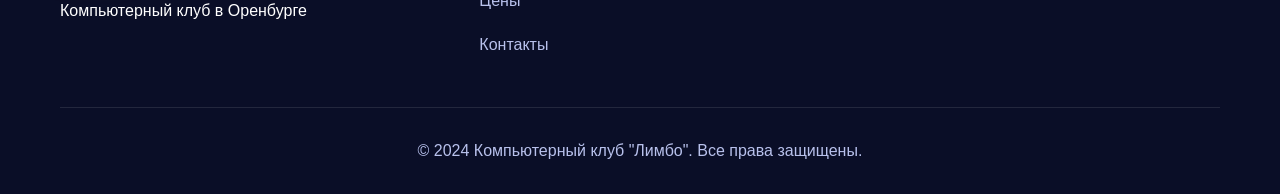
==== commit a106669d: "Favicon с относительным путём, звук в админке только после действия пользователя Co-Authored-By: Cla" ====
--- a/index.html
+++ b/index.html
@@ -4,6 +4,7 @@
     <meta charset="UTF-8">
     <meta name="viewport" content="width=device-width, initial-scale=1.0">
     <meta name="robots" content="noindex">
+    <link rel="icon" type="image/png" href="images/1.png">
     <title>Лимбо - Компьютерный клуб в Оренбурге</title>
     <link rel="stylesheet" href="styles.css">
 </head>
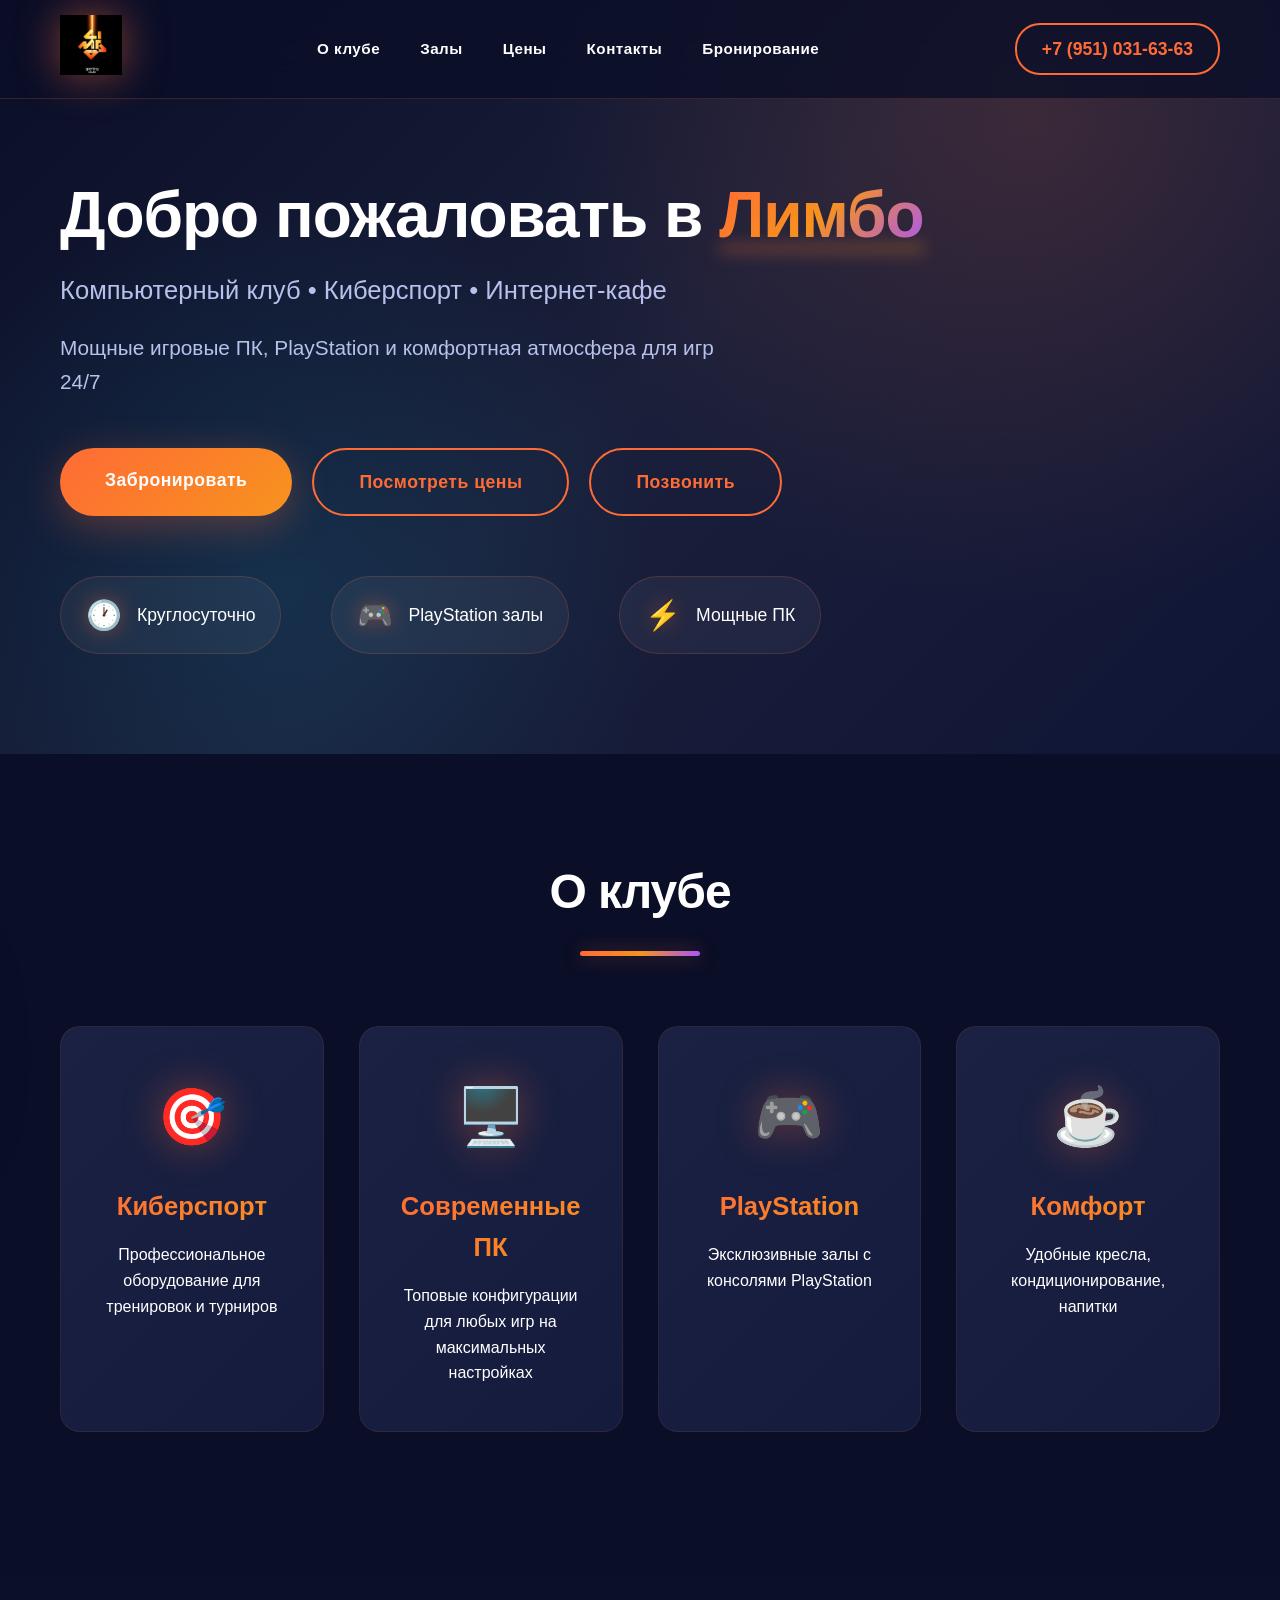
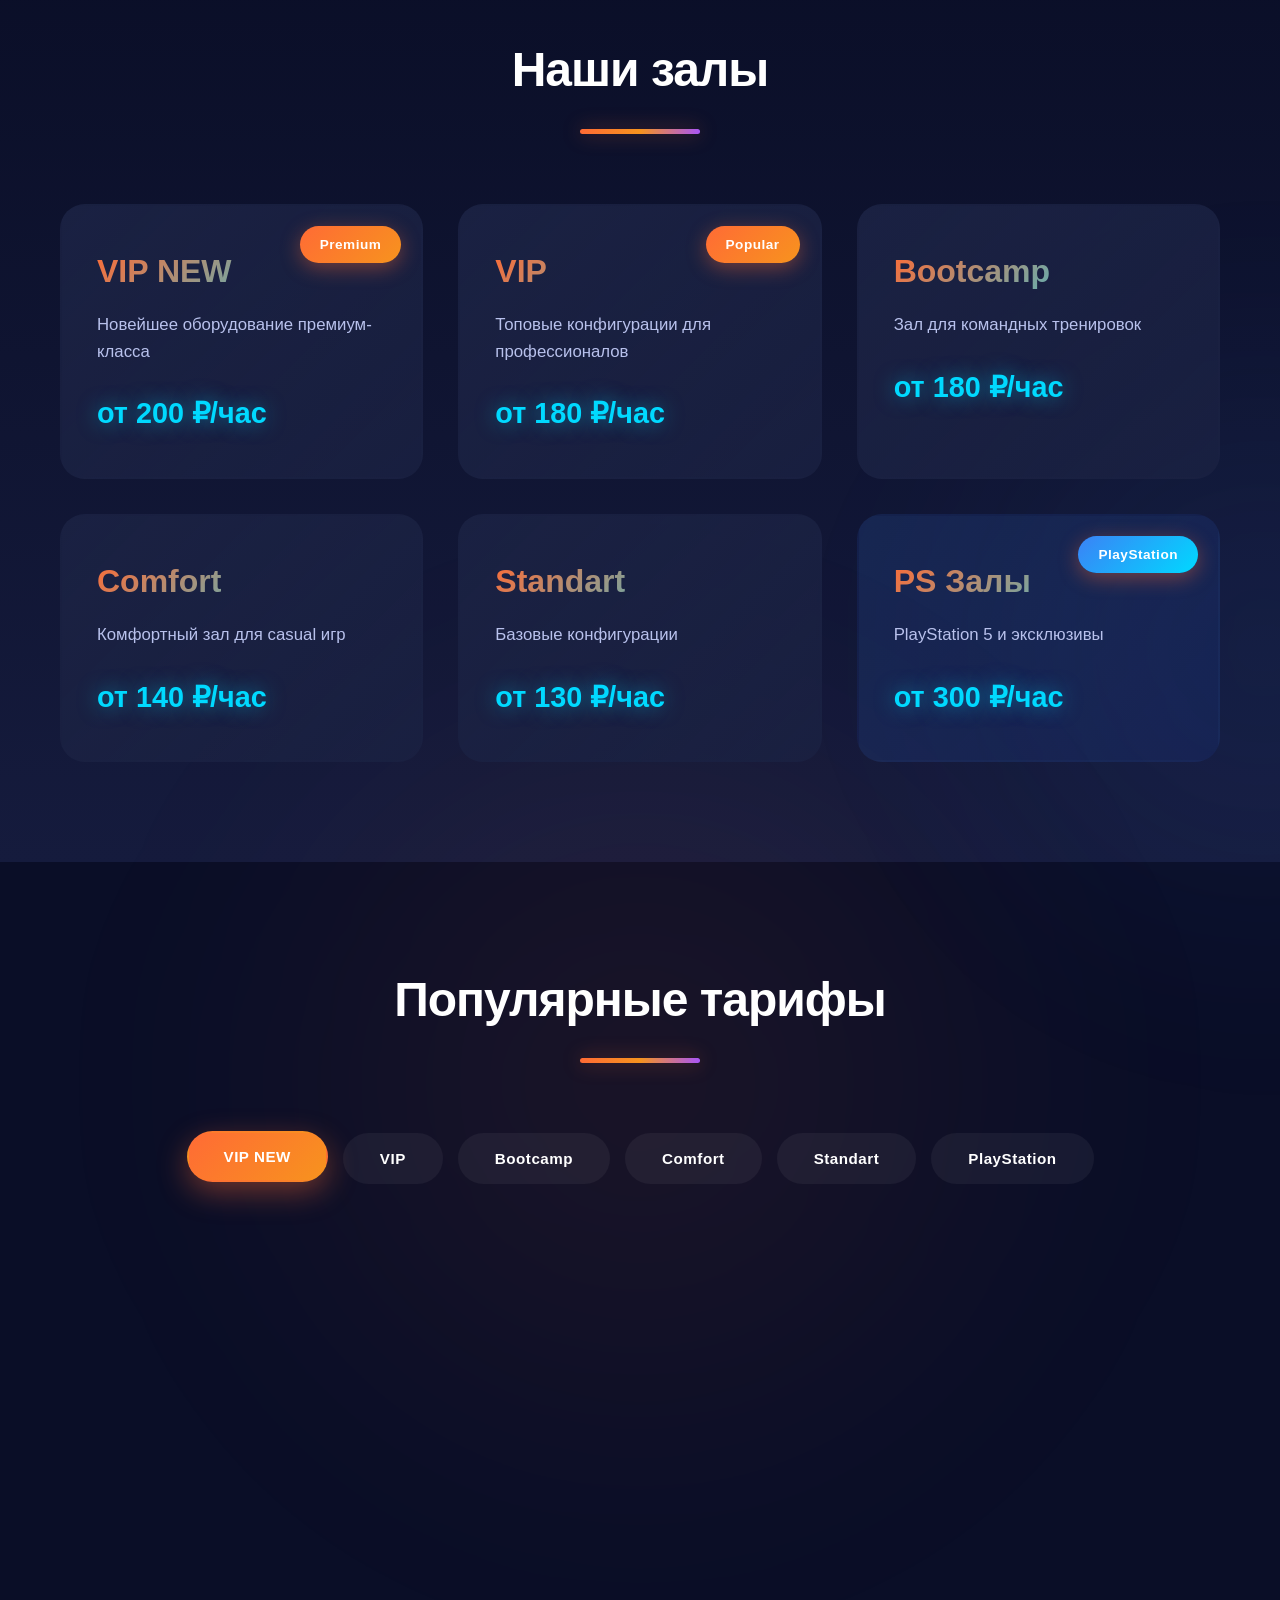
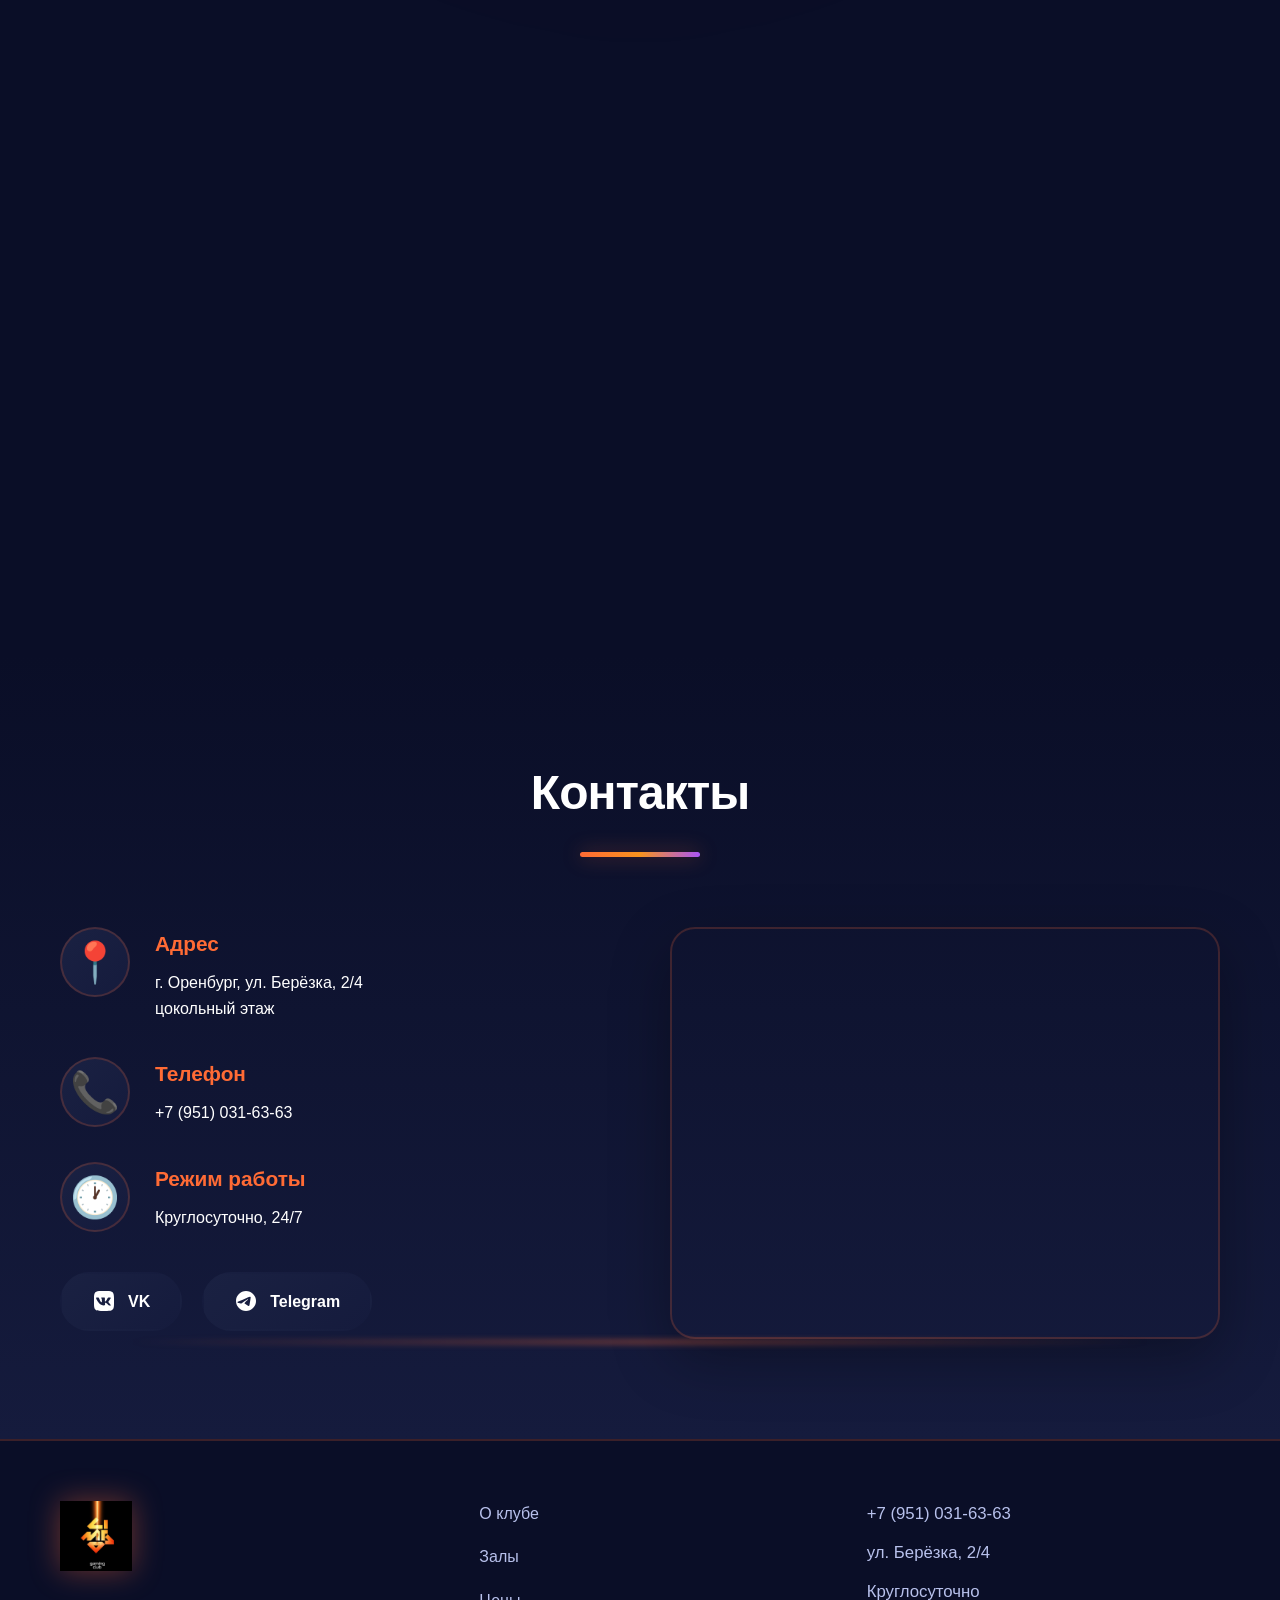
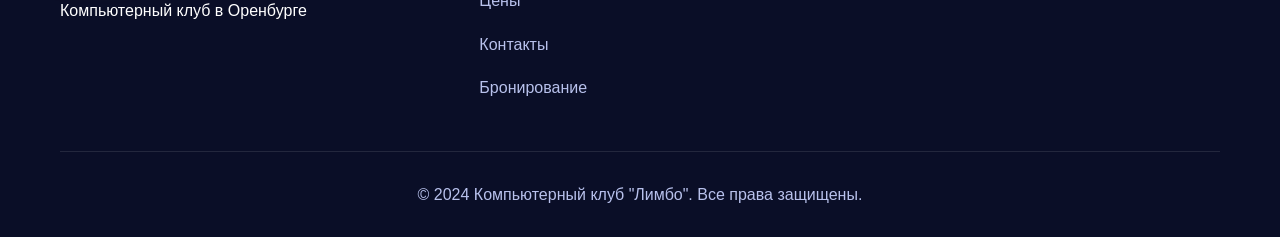
==== commit 971f0710: "Главная: кнопка «Забронировать» и пункт «Бронирование» в меню и футере Co-Authored-By: Claude Opus 5" ====
--- a/index.html
+++ b/index.html
@@ -20,6 +20,7 @@
                     <a href="#halls">Залы</a>
                     <a href="#prices">Цены</a>
                     <a href="#contacts">Контакты</a>
+                    <a href="booking.html">Бронирование</a>
                 </nav>
                 <a href="tel:+79510316363" class="header-phone">+7 (951) 031-63-63</a>
             </div>
@@ -33,7 +34,8 @@
                 <p class="hero-subtitle">Компьютерный клуб • Киберспорт • Интернет-кафе</p>
                 <p class="hero-description">Мощные игровые ПК, PlayStation и комфортная атмосфера для игр 24/7</p>
                 <div class="hero-buttons">
-                    <a href="#prices" class="btn btn-primary">Посмотреть цены</a>
+                    <a href="booking.html" class="btn btn-primary">Забронировать</a>
+                    <a href="#prices" class="btn btn-secondary">Посмотреть цены</a>
                     <a href="tel:+79510316363" class="btn btn-secondary">Позвонить</a>
                 </div>
                 <div class="hero-features">
@@ -417,6 +419,7 @@
                     <a href="#halls">Залы</a>
                     <a href="#prices">Цены</a>
                     <a href="#contacts">Контакты</a>
+                    <a href="booking.html">Бронирование</a>
                 </div>
                 <div class="footer-contact">
                     <p>+7 (951) 031-63-63</p>
--- a/styles.css
+++ b/styles.css
@@ -226,6 +226,7 @@
 .hero-buttons {
     display: flex;
     gap: 20px;
+    flex-wrap: wrap;
     margin-bottom: 60px;
 }
 
